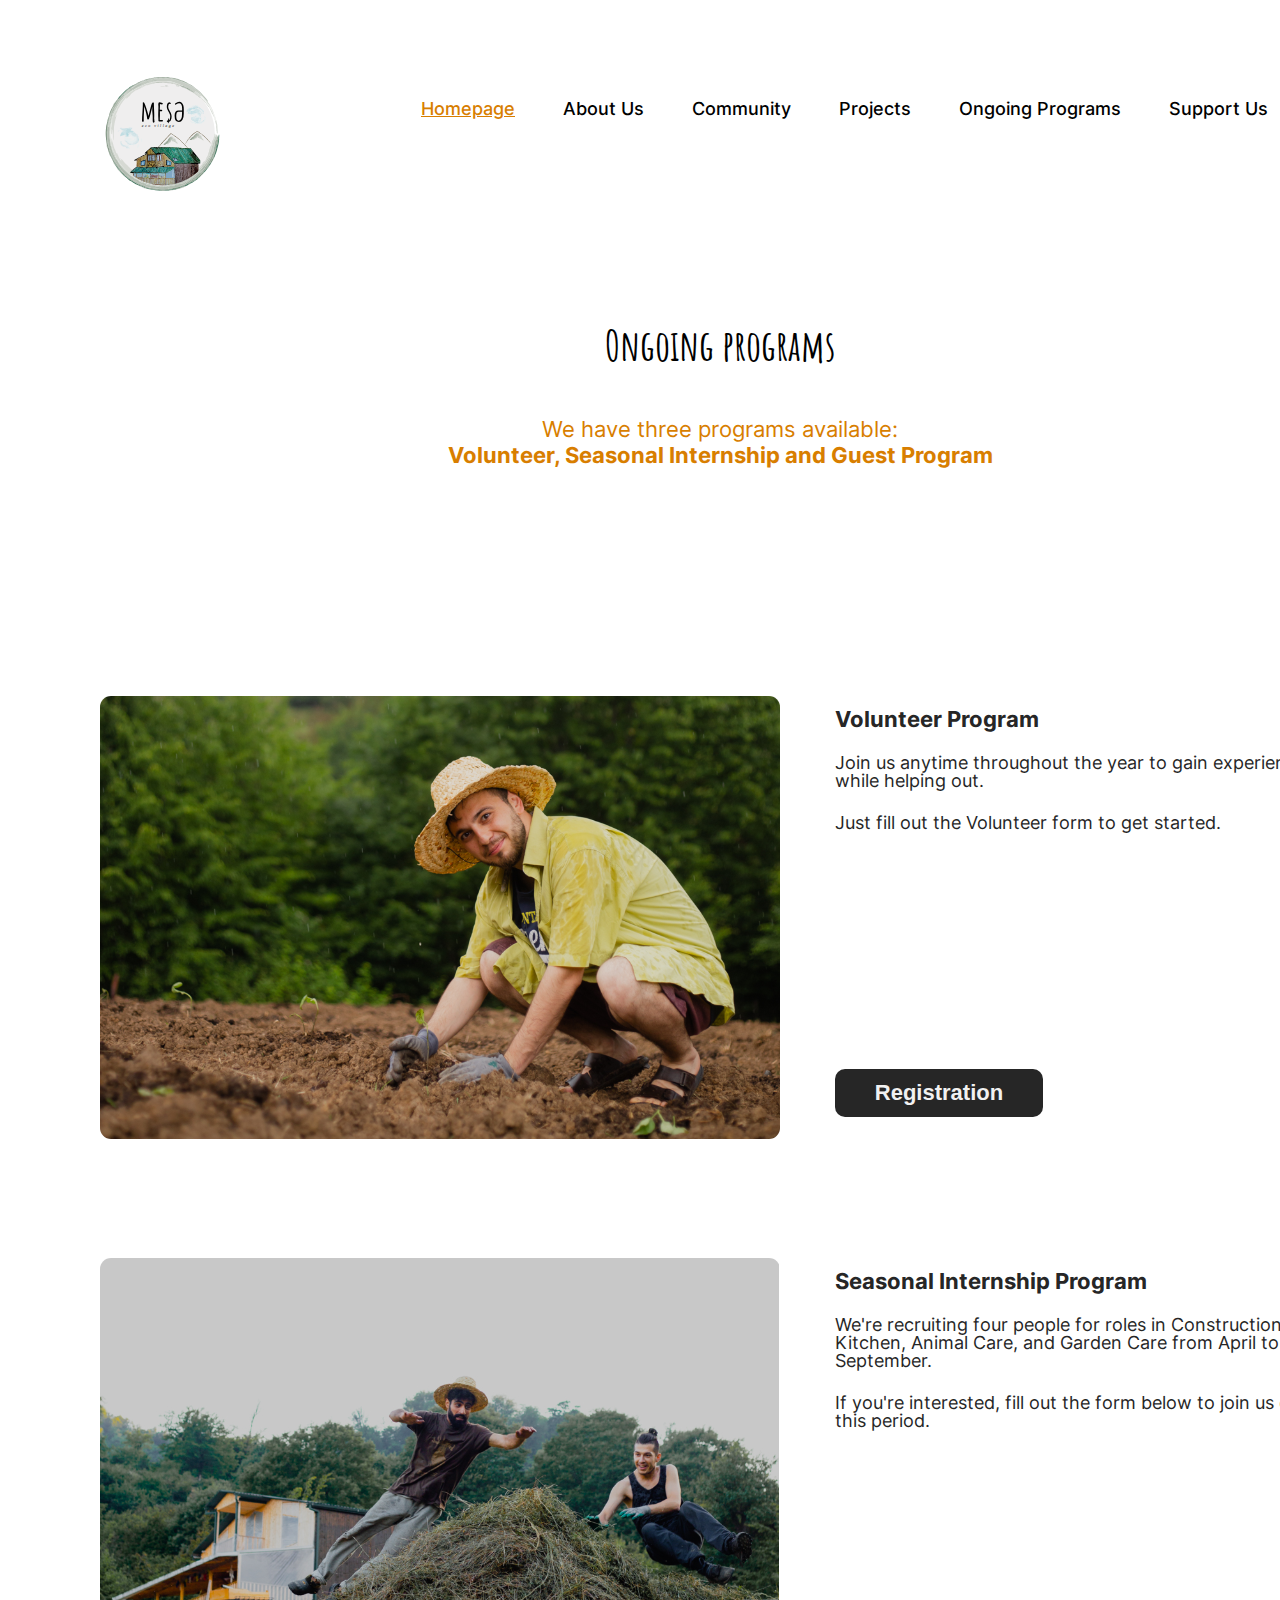
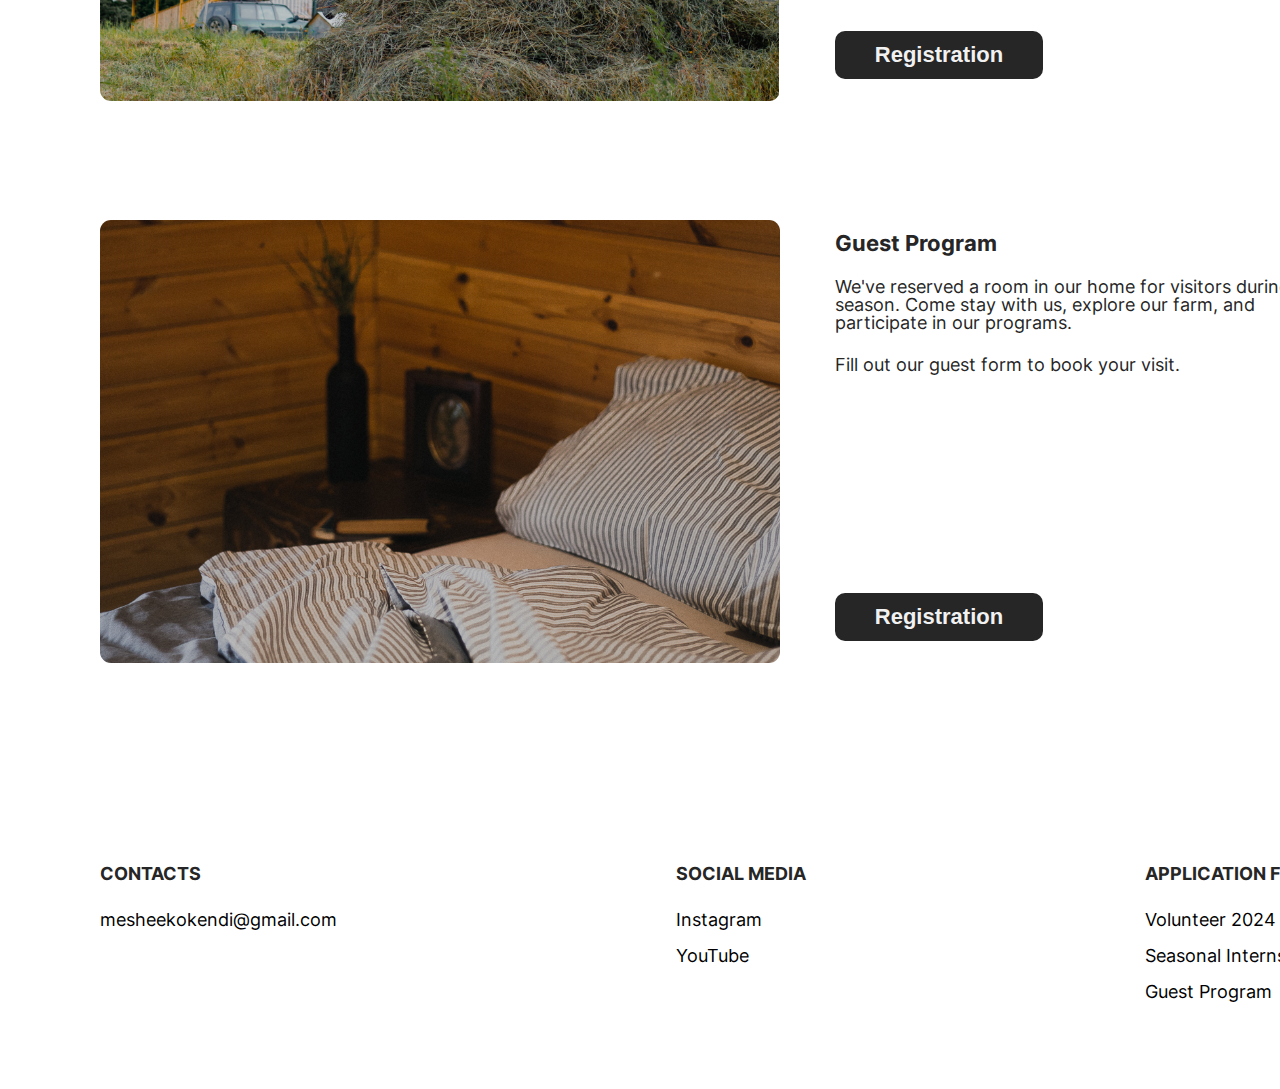
==== src/pages/ongoingPrograms.html @ 0d2499c7 "created Ongoing Programs page" ====
<!DOCTYPE html>
<html lang="en">
  <head>
    <meta charset="UTF-8" />
    <meta name="viewport" content="width=device-width, initial-scale=1.0" />
    <title>Document</title>
    <link rel="stylesheet" href="../assets/styles/main.css" />
  </head>
  <body>
    <header id="header">
      <nav class="header_navbar">
        <div class="header_navbar_logo">
          <img
            class="header_navbar_logo"
            src="../assets/icons/Logo_meshe-01.svg"
            alt="Meshe logo"
          />
        </div>
        <div class="nav_group">
          <ul class="header_nav">
            <li class="header_nav_item active">
              <a href="../../index.html">Homepage</a>
            </li>
            <li class="header_nav_item">
              <a href="./src/pages/aboutUs.html">About Us</a>
            </li>
            <li class="header_nav_item">
              <a href="./src/pages/community.html">Community</a>
            </li>
            <li class="header_nav_item">
              <a href="./src/pages/projects.html">Projects</a>
            </li>
            <li class="header_nav_item">
              <a href="./src/pages/projects.html">Ongoing Programs</a>
            </li>
            <li class="header_nav_item">
              <a href="./src/pages/supportUs.html">Support Us</a>
            </li>
          </ul>
          <ul class="lang">
            <li class="lang_item active">EN</li>
            <!-- <li class="lang_item">Aze</li> -->
          </ul>
        </div>
      </nav>
    </header>
    <main class="container">
      <div class="programs-buttom">
        <h1 class="prog-header-title">Ongoing programs</h1>
        <p class="first-description">We have three programs available:</p>
        <p class="second-description">
          Volunteer, Seasonal Internship and Guest Program
        </p>
      </div>
      <div class="section-container">
        <div class="programs-section">
          <div class="programsImg-container">
            <img
              class="programs-image"
              src="../assets/images/Programs/Volunteer/vlntr.svg"
              alt="Volunteer Igame"
            />
          </div>
          <div class="prog-desc-section">
            <div>
              <h2 class="programs-title">Volunteer Program</h2>
              <p class="programs-desc programs-description1">
                Join us anytime throughout the year to gain experience while
                helping out.
              </p>
              <p class="programs-desc program-description2">
                Just fill out the Volunteer form to get started.
              </p>
            </div>
            <button class="registration-btn">Registration</button>
          </div>
        </div>
        <div class="programs-section">
          <div class="programsImg-container">
            <img
              class="programs-image"
              src="../assets/images/Programs/Internship/intern.svg"
              alt="Volunteer Igame"
            />
          </div>
          <div class="prog-desc-section">
            <div>
              <h2 class="programs-title">Seasonal Internship Program</h2>
              <p class="programs-desc programs-description1">
                We're recruiting four people for roles in Construction, Kitchen,
                Animal Care, and Garden Care from April to September.
              </p>
              <p class="programs-desc program-description2">
                If you're interested, fill out the form below to join us during
                this period.
              </p>
            </div>
            <button class="registration-btn">Registration</button>
          </div>
        </div>
        <div class="programs-section">
          <div class="programsImg-container">
            <img
              class="programs-image"
              src="../assets/images/Programs/Guest program/guest.svg"
              alt="Volunteer Igame"
            />
          </div>
          <div class="prog-desc-section">
            <div>
              <h2 class="programs-title">Guest Program</h2>
              <p class="programs-desc programs-description1">
                We've reserved a room in our home for visitors during the
                season. Come stay with us, explore our farm, and participate in
                our programs.
              </p>
              <p class="programs-desc program-description2">
                Fill out our guest form to book your visit.
              </p>
            </div>
            <button class="registration-btn">Registration</button>
          </div>
        </div>
      </div>
    </main>
    <footer id="footer">
      <div class="footer_nav">
        <ul class="footer_list">
          <p class="footer_list_head_item">CONTACTS</p>
          <li class="footer_list_item">
            <a
              href="mailto:mesheekokendi@gmail.com"
              target="_blank"
              rel="noopener noreferrer"
              >mesheekokendi@gmail.com</a
            >
          </li>
        </ul>
        <ul class="footer_list">
          <p class="footer_list_head_item">SOCIAL MEDIA</p>
          <li class="footer_list_item">
            <a
              href="https://www.instagram.com/mesheecovillage?utm_source=qr&igsh=MW9jejZ5anBtOWc3ag=="
              target="_blank"
              rel="noopener noreferrer"
              >Instagram</a
            >
            <a
              href="https://m.youtube.com/channel/UCAAr37dMWt6qUCF_maftQnw"
              target="_blank"
              rel="noopener noreferrer"
            >
              YouTube
            </a>
          </li>
        </ul>
        <ul class="footer_list application-form">
          <p class="footer_list_head_item">APPLICATION FORM</p>
          <li class="footer_list_item">
            <a
              href="https://docs.google.com/forms/d/1_JiGgVRgmIAY7PJ1nZVVxZp9E7Kghm0qC-8ZsRzEM90/viewform?edit_requested=true"
              target="_blank"
              rel="noopener noreferrer"
              >Volunteer 2024</a
            >
            <a
              href="https://docs.google.com/document/d/1JDWh2LzCCpewNMcIraaO8etRnuzAp7-zGWERXyA3tDM/edit?usp=sharing"
              target="_blank"
              rel="noopener noreferrer"
              >Seasonal Internship Program</a
            >
            <a href="#" target="_blank" rel="noopener noreferrer"
              >Guest Program</a
            >
          </li>
        </ul>
      </div>
    </footer>
  </body>
</html>
---- src/assets/styles/main.css ----
/* utilities */
@import './utilities/reset.css';
@import './utilities/font.css';
@import './utilities/roots.css';
@import './utilities/global.css';

/* component */
@import './components/header.css';
@import './components/footer.css';
@import './components/slider.css';

/* pages */
@import './pages/homepage.css';
@import './pages/ongoingPrograms.css';
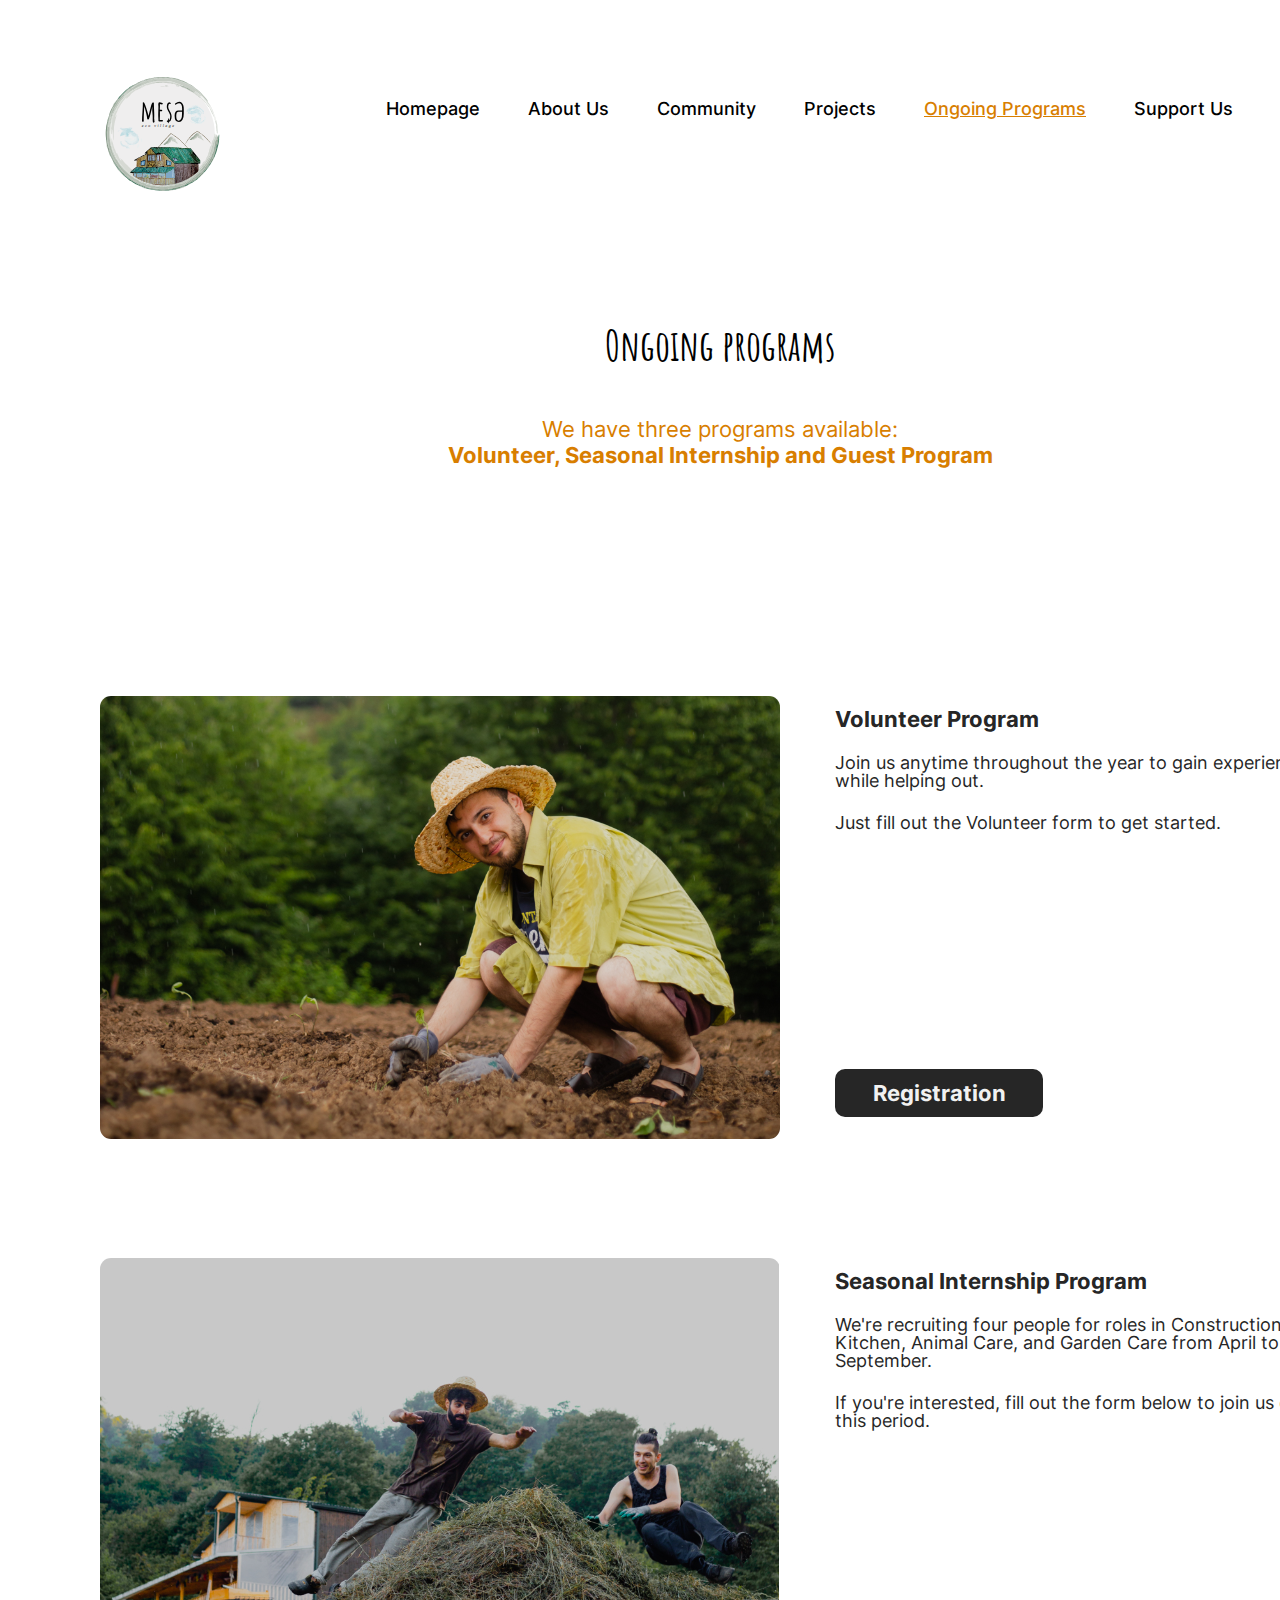
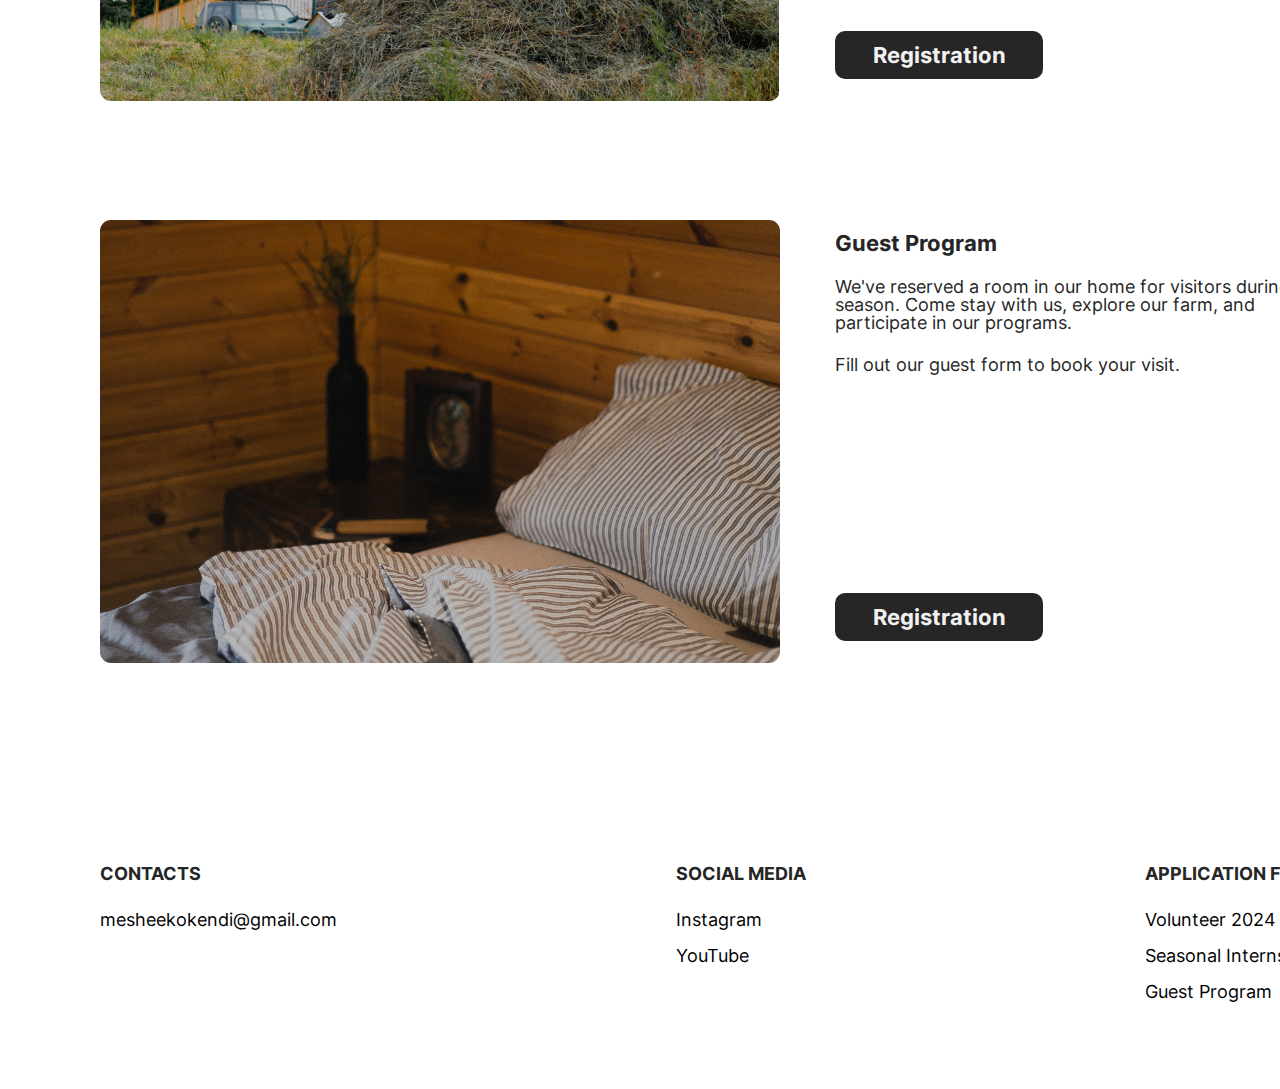
==== commit 910334a3: "created about us and support us pages" ====
--- a/src/pages/ongoingPrograms.html
+++ b/src/pages/ongoingPrograms.html
@@ -3,7 +3,7 @@
   <head>
     <meta charset="UTF-8" />
     <meta name="viewport" content="width=device-width, initial-scale=1.0" />
-    <title>Document</title>
+    <title>Ongoing Programs</title>
     <link rel="stylesheet" href="../assets/styles/main.css" />
   </head>
   <body>
@@ -17,29 +17,31 @@
           />
         </div>
         <div class="nav_group">
-          <ul class="header_nav">
-            <li class="header_nav_item active">
-              <a href="../../index.html">Homepage</a>
-            </li>
-            <li class="header_nav_item">
-              <a href="./src/pages/aboutUs.html">About Us</a>
-            </li>
-            <li class="header_nav_item">
-              <a href="./src/pages/community.html">Community</a>
-            </li>
-            <li class="header_nav_item">
-              <a href="./src/pages/projects.html">Projects</a>
-            </li>
-            <li class="header_nav_item">
-              <a href="./src/pages/projects.html">Ongoing Programs</a>
-            </li>
-            <li class="header_nav_item">
-              <a href="./src/pages/supportUs.html">Support Us</a>
+          <ul id="navBtnContainer" class="header_nav">
+            <li class="header_nav_item">
+              <a class="nav_link" href="../../index.html">Homepage</a>
+            </li>
+            <li class="header_nav_item">
+              <a class="nav_link" href="./aboutUs.html">About Us</a>
+            </li>
+            <li class="header_nav_item">
+              <a class="nav_link" href="./community.html">Community</a>
+            </li>
+            <li class="header_nav_item">
+              <a class="nav_link" href="./projects.html">Projects</a>
+            </li>
+            <li class="header_nav_item">
+              <a class="nav_link" href="./ongoingPrograms.html"
+                >Ongoing Programs</a
+              >
+            </li>
+            <li class="header_nav_item">
+              <a class="nav_link" href="./supportUs.html">Support Us</a>
             </li>
           </ul>
-          <ul class="lang">
-            <li class="lang_item active">EN</li>
-            <!-- <li class="lang_item">Aze</li> -->
+          <ul class="lang_container">
+            <li><a href="#" class="lang_item active_lang">EN</a></li>
+            <li><a href="#" class="lang_item">AZ</a></li>
           </ul>
         </div>
       </nav>
@@ -57,7 +59,7 @@
           <div class="programsImg-container">
             <img
               class="programs-image"
-              src="../assets/images/Programs/Volunteer/vlntr.svg"
+              src="../assets/images/Programs/vlntr.svg"
               alt="Volunteer Igame"
             />
           </div>
@@ -72,14 +74,21 @@
                 Just fill out the Volunteer form to get started.
               </p>
             </div>
-            <button class="registration-btn">Registration</button>
+            <a
+              href="https://docs.google.com/forms/d/1_JiGgVRgmIAY7PJ1nZVVxZp9E7Kghm0qC-8ZsRzEM90/viewform?edit_requested=true"
+              target="_blank"
+              rel="noopener noreferrer"
+              class="registration-btn"
+            >
+              Registration
+            </a>
           </div>
         </div>
         <div class="programs-section">
           <div class="programsImg-container">
             <img
               class="programs-image"
-              src="../assets/images/Programs/Internship/intern.svg"
+              src="../assets/images/Programs/intern.svg"
               alt="Volunteer Igame"
             />
           </div>
@@ -95,14 +104,20 @@
                 this period.
               </p>
             </div>
-            <button class="registration-btn">Registration</button>
+            <a
+              href="https://docs.google.com/document/d/1JDWh2LzCCpewNMcIraaO8etRnuzAp7-zGWERXyA3tDM/edit?usp=sharing"
+              target="_blank"
+              rel="noopener noreferrer"
+              class="registration-btn"
+              >Registration
+            </a>
           </div>
         </div>
         <div class="programs-section">
           <div class="programsImg-container">
             <img
               class="programs-image"
-              src="../assets/images/Programs/Guest program/guest.svg"
+              src="../assets/images/Programs/guest.svg"
               alt="Volunteer Igame"
             />
           </div>
@@ -118,7 +133,13 @@
                 Fill out our guest form to book your visit.
               </p>
             </div>
-            <button class="registration-btn">Registration</button>
+            <a
+              href="#"
+              target="_blank"
+              rel="noopener noreferrer"
+              class="registration-btn"
+              >Registration
+            </a>
           </div>
         </div>
       </div>
@@ -170,11 +191,12 @@
               >Seasonal Internship Program</a
             >
             <a href="#" target="_blank" rel="noopener noreferrer"
-              >Guest Program</a
-            >
+              >Guest Program
+            </a>
           </li>
         </ul>
       </div>
     </footer>
+    <script src="../assets/js/active.js"></script>
   </body>
 </html>
--- a/src/assets/styles/main.css
+++ b/src/assets/styles/main.css
@@ -11,4 +11,6 @@
 
 /* pages */
 @import './pages/homepage.css';
-@import './pages/ongoingPrograms.css';+@import './pages/ongoingPrograms.css';
+@import './pages/aboutUs.css';
+@import './pages/supportUs.css';